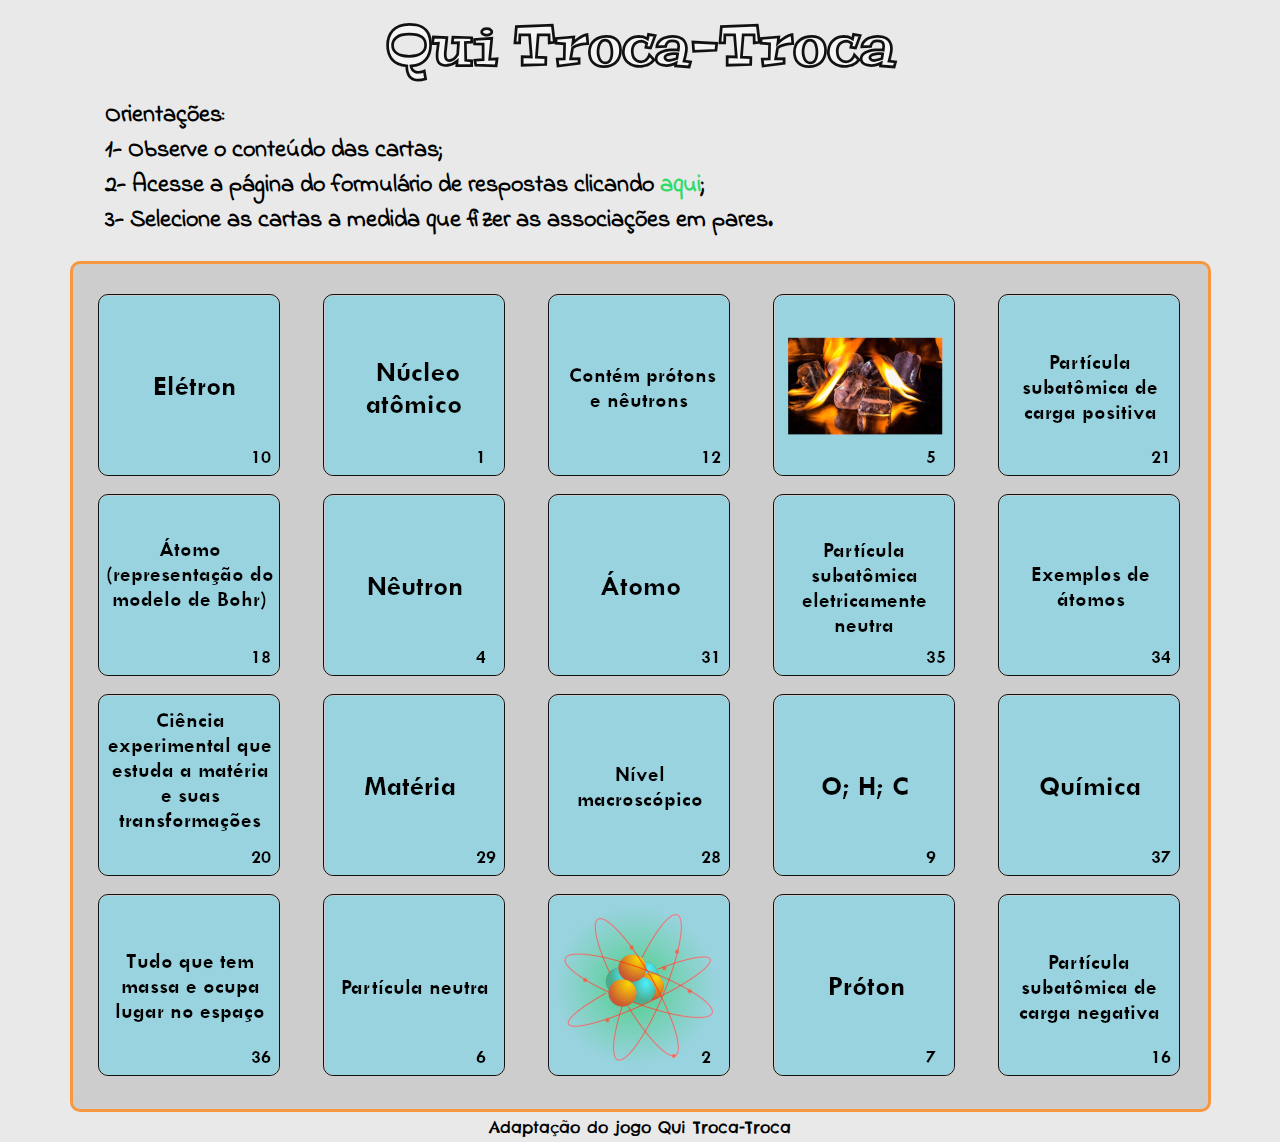
==== fase2/index.html @ a0b89f62 "Add files via upload" ====
<!DOCTYPE html>
<html lang="pt-br">
<head>
    <meta charset="UTF-8">
    <meta name="viewport" content="width=device-width, initial-scale=1.0">
    <title>Qui Troca-Troca</title>
    <link rel="shotcut icon" href="../img/quitrocatroca.jpeg">
    <link rel="stylesheet" href="./estilos/style.css">
    <link href="https://fonts.googleapis.com/css2?family=Chelsea+Market&family=Indie+Flower&family=Peralta&display=swap" rel="stylesheet">
</head>
<body>
    <div><h1 class="site-tittle">Qui Troca-Troca</h1>
        <h2 class="site-subtittle">
            Orientações:
        <p>1- Observe o conteúdo das cartas;</p> 
        <p>2- Acesse a página do formulário de respostas clicando <a href="https://forms.gle/AfgNDbGgsDWJx3Ua7">aqui</a>; </p> 
        <p>3- Selecione as cartas a medida que fizer as associações em pares.</p> 
        </h2>
    
       </div>
       
        <div id="container">
            <div class="card" id="card0">
                <div class="face back"></div>
                <div class="face front"></div>
            </div>
            <div class="card" id="card1">
                <div class="face back"></div>
                <div class="face front"></div>
            </div>
            <div class="card" id="card2">
                <div class="face back"></div>
                <div class="face front"></div>
            </div>
            <div class="card" id="card3">
                <div class="face back"></div>
                <div class="face front"></div>
            </div>
            <div class="card" id="card4">
                <div class="face back"></div>
                <div class="face front"></div>
            </div>
            <div class="card" id="card5">
                <div class="face back"></div>
                <div class="face front"></div>
            </div>
            <div class="card" id="card6">
                <div class="face back"></div>
                <div class="face front"></div>
            </div>
            <div class="card" id="card7">
                <div class="face back"></div>
                <div class="face front"></div>
            </div>
            <div class="card" id="card8">
                <div class="face back"></div>
                <div class="face front"></div>
            </div>
            <div class="card" id="card9">
                <div class="face back"></div>
                <div class="face front"></div>
            </div>
            <div class="card" id="card10">
                <div class="face back"></div>
                <div class="face front"></div>
            </div>
            <div class="card" id="card11">
                <div class="face back"></div>
                <div class="face front"></div>
            </div>
            <div class="card" id="card12">
                <div class="face back"></div>
                <div class="face front"></div>
            </div>
            <div class="card" id="card13">
                <div class="face back"></div>
                <div class="face front"></div>
            </div>
            <div class="card" id="card14">
                <div class="face back"></div>
                <div class="face front"></div>
            </div>
            <div class="card" id="card15">
                <div class="face back"></div>
                <div class="face front"></div>
            </div>
            <div class="card" id="card16">
                <div class="face back"></div>
                <div class="face front"></div>
            </div>
            <div class="card" id="card17">
                <div class="face back"></div>
                <div class="face front"></div>
            </div>
            <div class="card" id="card18">
                <div class="face back"></div>
                <div class="face front"></div>
            </div>
            <div class="card" id="card19">
                <div class="face back"></div>
                <div class="face front"></div>
            </div>
          <!--  <div class="card" id="card20">
                <div class="face back"></div>
                <div class="face front"></div>
            </div>
            <div class="card" id="card21">
                <div class="face back"></div>
                <div class="face front"></div>
            </div>
            <div class="card" id="card22">
                <div class="face back"></div>
                <div class="face front"></div>
            </div>
            <div class="card" id="card23">
                <div class="face back"></div>
                <div class="face front"></div>
            </div>
            <div class="card" id="card24">
                <div class="face back"></div>
                <div class="face front"></div>
            </div>
            <div class="card" id="card25">
                <div class="face back"></div>
                <div class="face front"></div>
            </div>
            <div class="card" id="card26">
                <div class="face back"></div>
                <div class="face front"></div>
            </div>
            <div class="card" id="card27">
                <div class="face back"></div>
                <div class="face front"></div>
            </div>
            <div class="card" id="card28">
                <div class="face back"></div>
                <div class="face front"></div>
            </div>
            <div class="card" id="card29">
                <div class="face back"></div>
                <div class="face front"></div>
            </div>
            <div class="card" id="card30">
                <div class="face back"></div>
                <div class="face front"></div>
            </div>
            <div class="card" id="card31">
                <div class="face back"></div>
                <div class="face front"></div>
            </div>
            <div class="card" id="card32">
                <div class="face back"></div>
                <div class="face front"></div>
            </div>
            <div class="card" id="card33">
                <div class="face back"></div>
                <div class="face front"></div>
            </div>
            <div class="card" id="card34">
                <div class="face back"></div>
                <div class="face front"></div>
            </div>
            <div class="card" id="card35">
                <div class="face back"></div>
                <div class="face front"></div>
            </div>
            <div class="card" id="card36">
                <div class="face back"></div>
                <div class="face front"></div>
            </div>
            <div class="card" id="card37">
                <div class="face back"></div>
                <div class="face front"></div>
            </div>
            <div class="card" id="card38">
                <div class="face back"></div>
                <div class="face front"></div>
            </div>
            <div class="card" id="card39">
                <div class="face back"></div>
                <div class="face front"></div>
            </div> -->
    
        </div>
        <footer class="rodape">Adaptação do jogo Qui Troca-Troca</footer>
        <script src="js/script.js"></script>
    
</body>
</html>
---- fase2/estilos/style.css ----
* {
    margin: 0;
    padding: 0;
}

body {
    background: #e9e9e9;
}

.site-tittle {
    
    color: whitesmoke;
    font-family: 'Peralta', cursive;
    font-size: 3.5em;
    margin-top: 10px;
    text-align: center;
    -webkit-text-stroke-width: 1px;
    -webkit-text-stroke-color: #111111;
    /*text-shadow: 4px 4px 3px black;*/
    }

.site-subtittle {
    font-family: 'Indie Flower', cursive;
    padding: 5px;
    text-align: left;
    margin-top: 10px;
    margin-left: 100px;  
}

a {
    color: rgb(47, 219, 104);
    text-decoration: none;
}

#container {
    background: #cdcdcd;
    border: 3px solid #f79840;
    border-radius: 10px;
    display: flex;
    flex-wrap: wrap;
    height: 845px;
    width: 1135px;
    position: relative; 
    margin-left: auto;
    margin-right: auto;
    margin-top: 1.1em;
}

.card {
    height: 180px;
    width: 180px;
    border: 1px solid #111111;   
    border-radius: 10px;
    position: absolute;
}

.card:hover {
    box-shadow: 0px 0px 20px rgb(15, 9, 3);    
}

.face {
    width: 100%;
    height: 100%;
    position: absolute;
    border-radius: 10px;
    transition: all 500ms;
}

.front.flipped {
    box-shadow: 0px 0px 15px #dd651f; 
    border: 5px solid #dd651f;  
    
}

.rodape {
    font-family: 'Chelsea Market', cursive;
    padding: 5px;
    text-align: center;
}
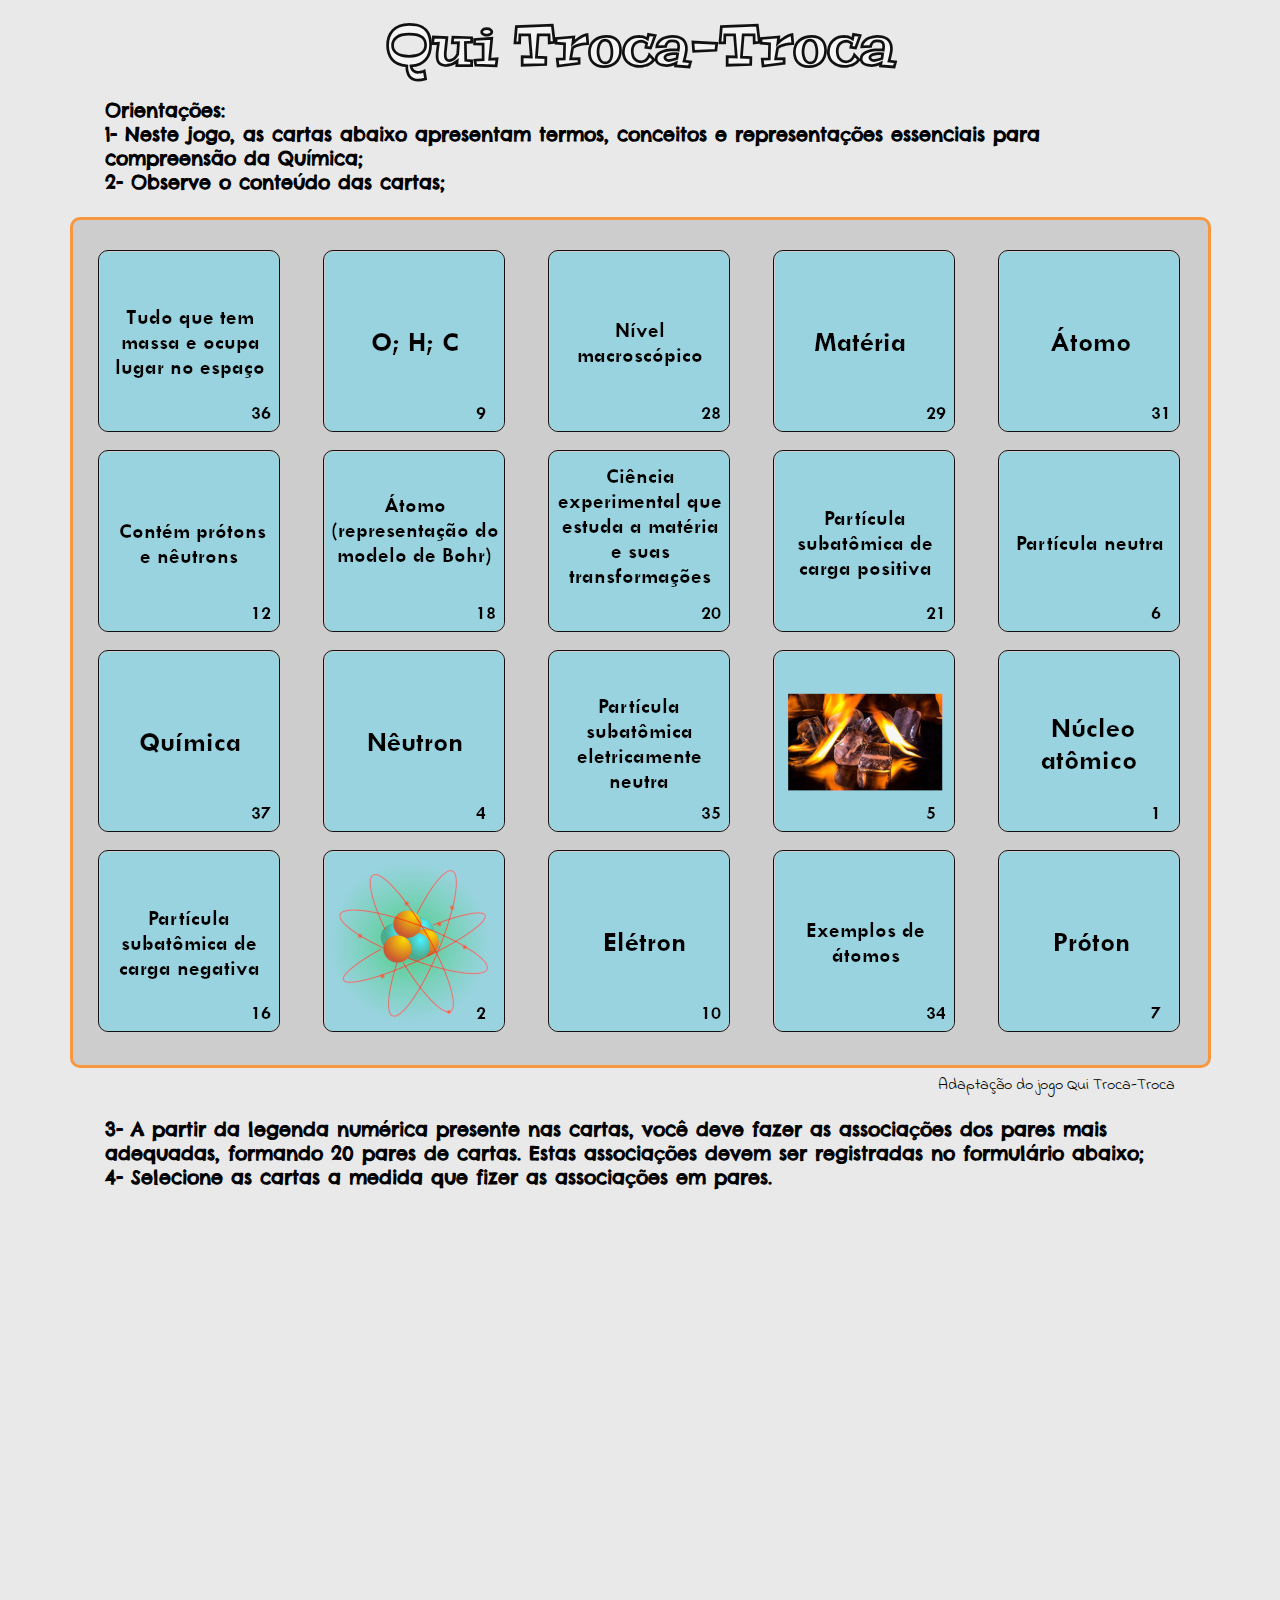
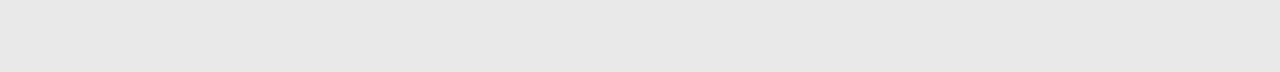
==== commit 4cbdad35: "Add files via upload" ====
--- a/fase2/index.html
+++ b/fase2/index.html
@@ -10,12 +10,11 @@
 </head>
 <body>
     <div><h1 class="site-tittle">Qui Troca-Troca</h1>
-        <h2 class="site-subtittle">
+        <h3 class="site-subtittle">
             Orientações:
-        <p>1- Observe o conteúdo das cartas;</p> 
-        <p>2- Acesse a página do formulário de respostas clicando <a href="https://forms.gle/AfgNDbGgsDWJx3Ua7">aqui</a>; </p> 
-        <p>3- Selecione as cartas a medida que fizer as associações em pares.</p> 
-        </h2>
+            <p>1- Neste jogo, as cartas abaixo apresentam termos, conceitos e representações essenciais para compreensão da Química;</p> 
+            <p>2- Observe o conteúdo das cartas; </p>  
+        </h3>
     
        </div>
        
@@ -184,6 +183,16 @@
         </div>
         <footer class="rodape">Adaptação do jogo Qui Troca-Troca</footer>
         <script src="js/script.js"></script>
+        <div>
+            <h3 class="site-subtittle">
+                <p>3- A partir da legenda numérica presente nas cartas, você deve fazer as associações dos pares mais adequadas, formando 20 pares de cartas. Estas associações devem ser registradas no formulário abaixo;</p>
+                <p>4- Selecione as cartas a medida que fizer as associações em pares.</p> 
+            </h3>
+        </div>
+        <div class="formulario">
+            <iframe src="https://docs.google.com/forms/d/e/1FAIpQLSfMw0VXa-s4_EqQ6Ft8qG-h-ZqAP55yBJV1_T9cgRxlBbCoGQ/viewform?embedded=true" width="680" height="474" frameborder="0" marginheight="0" marginwidth="0">Carregando…</iframe>
+        </div>
+        
     
 </body>
 </html>--- a/fase2/estilos/style.css
+++ b/fase2/estilos/style.css
@@ -20,11 +20,12 @@
     }
 
 .site-subtittle {
-    font-family: 'Indie Flower', cursive;
+    font-family: 'Chelsea Market', cursive; /*'Indie Flower', cursive;*/
     padding: 5px;
     text-align: left;
     margin-top: 10px;
-    margin-left: 100px;  
+    margin-left: 100px;
+    margin-right: 100px;
 }
 
 a {
@@ -73,7 +74,18 @@
 }
 
 .rodape {
+    font-family: 'Indie Flower', cursive;
+    padding: 5px;
+    text-align: right;
+    margin-right: 100px;
+}
+
+.formulario {
+    text-align: center;
+}
+
+.fase2 {
+    text-align: center;
     font-family: 'Chelsea Market', cursive;
-    padding: 5px;
-    text-align: center;
+    
 }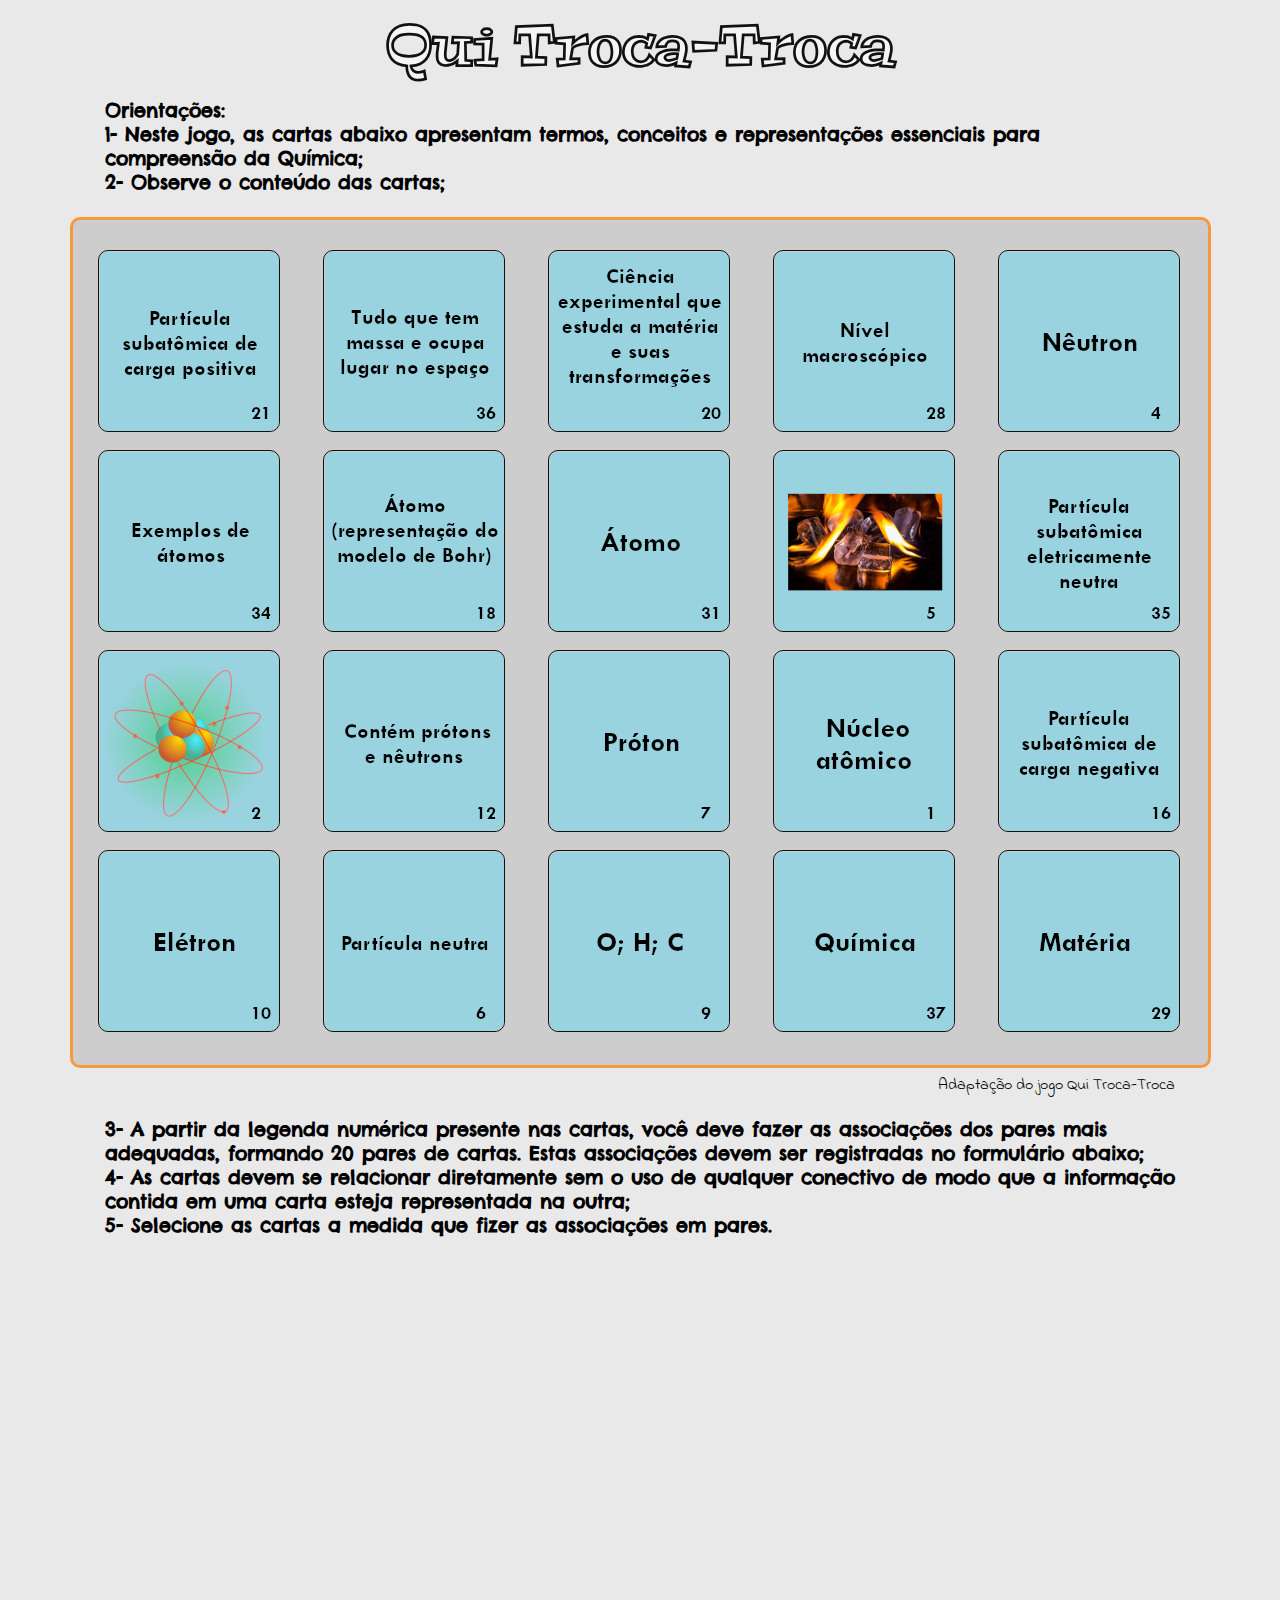
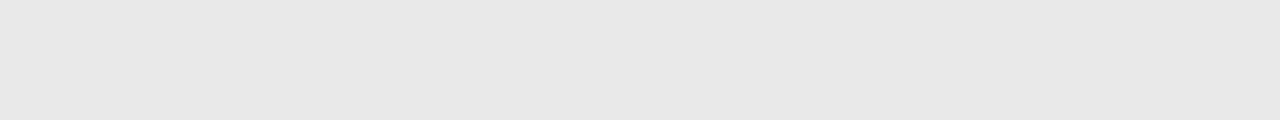
==== commit 5a651d91: "Add files via upload" ====
--- a/fase2/index.html
+++ b/fase2/index.html
@@ -186,7 +186,8 @@
         <div>
             <h3 class="site-subtittle">
                 <p>3- A partir da legenda numérica presente nas cartas, você deve fazer as associações dos pares mais adequadas, formando 20 pares de cartas. Estas associações devem ser registradas no formulário abaixo;</p>
-                <p>4- Selecione as cartas a medida que fizer as associações em pares.</p> 
+                <p>4- As cartas devem se relacionar diretamente sem o uso de qualquer conectivo de modo que a informação contida em uma carta esteja representada na outra;</p> 
+                <p>5- Selecione as cartas a medida que fizer as associações em pares.</p>
             </h3>
         </div>
         <div class="formulario">
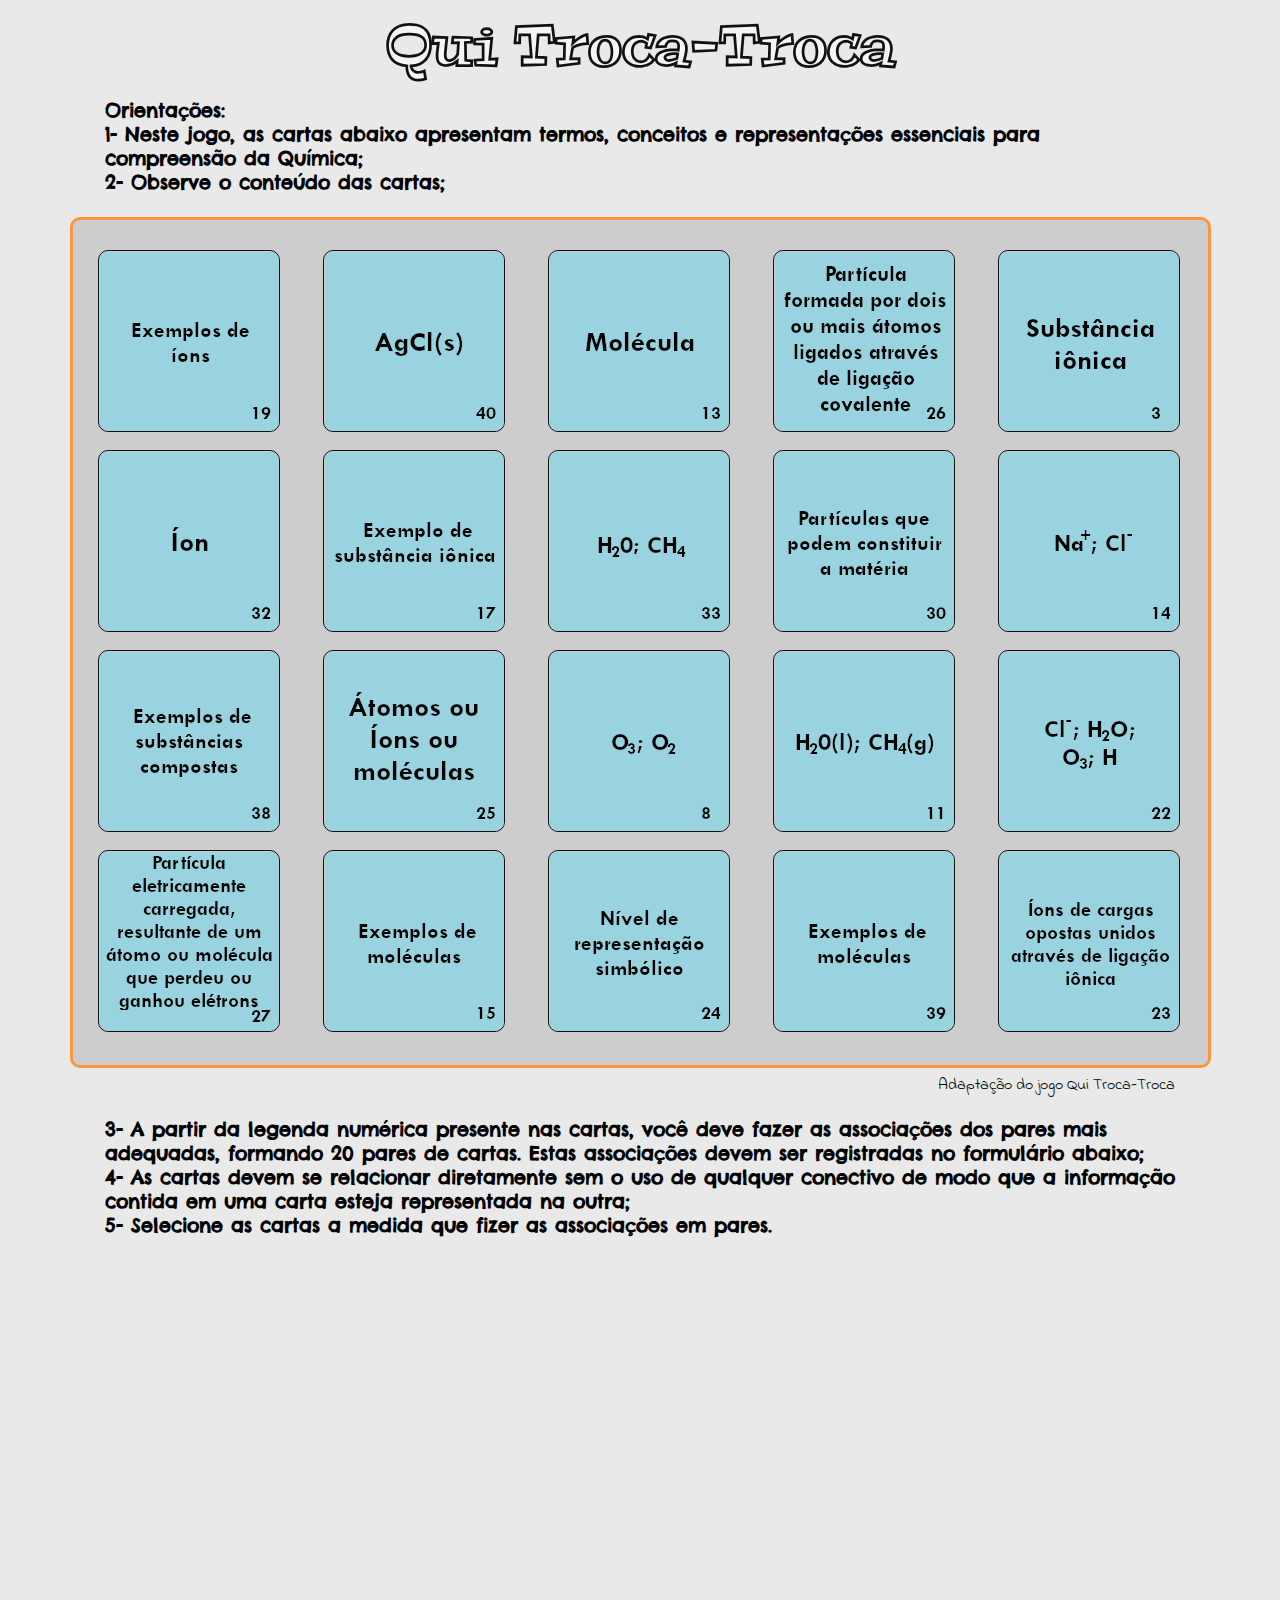
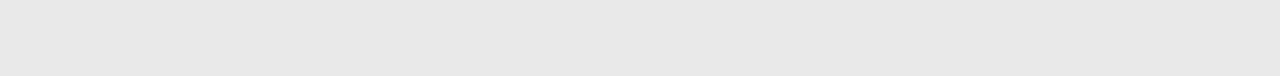
==== commit 1352f5bf: "Add files via upload" ====
--- a/fase2/index.html
+++ b/fase2/index.html
@@ -191,7 +191,7 @@
             </h3>
         </div>
         <div class="formulario">
-            <iframe src="https://docs.google.com/forms/d/e/1FAIpQLSfMw0VXa-s4_EqQ6Ft8qG-h-ZqAP55yBJV1_T9cgRxlBbCoGQ/viewform?embedded=true" width="680" height="474" frameborder="0" marginheight="0" marginwidth="0">Carregando…</iframe>
+            <iframe src="https://docs.google.com/forms/d/e/1FAIpQLSddrOnpeTH9O0_avuqaBuBx1cxcGSVWWMrVMrm4CJGs1gyVig/viewform?embedded=true" width="680" height="430" frameborder="0" marginheight="0" marginwidth="0">Carregando…</iframe>
         </div>
         
     
